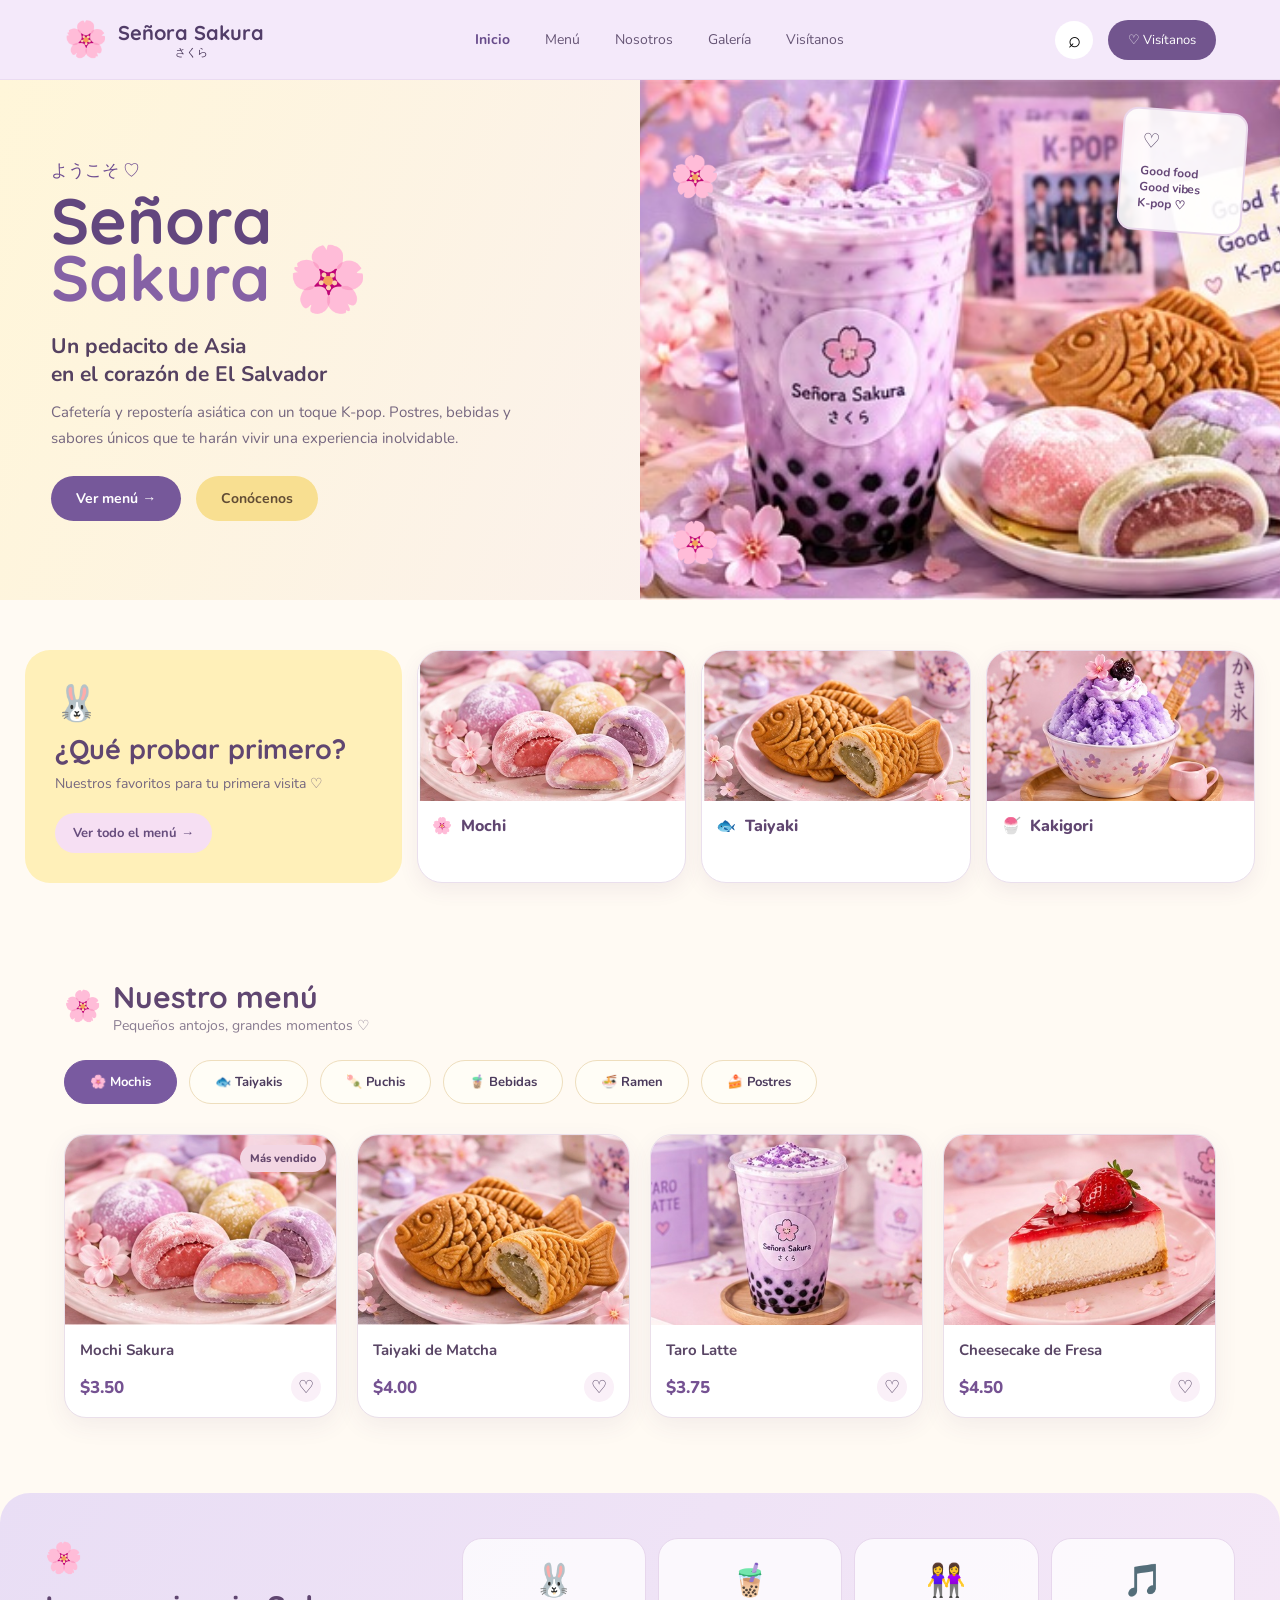
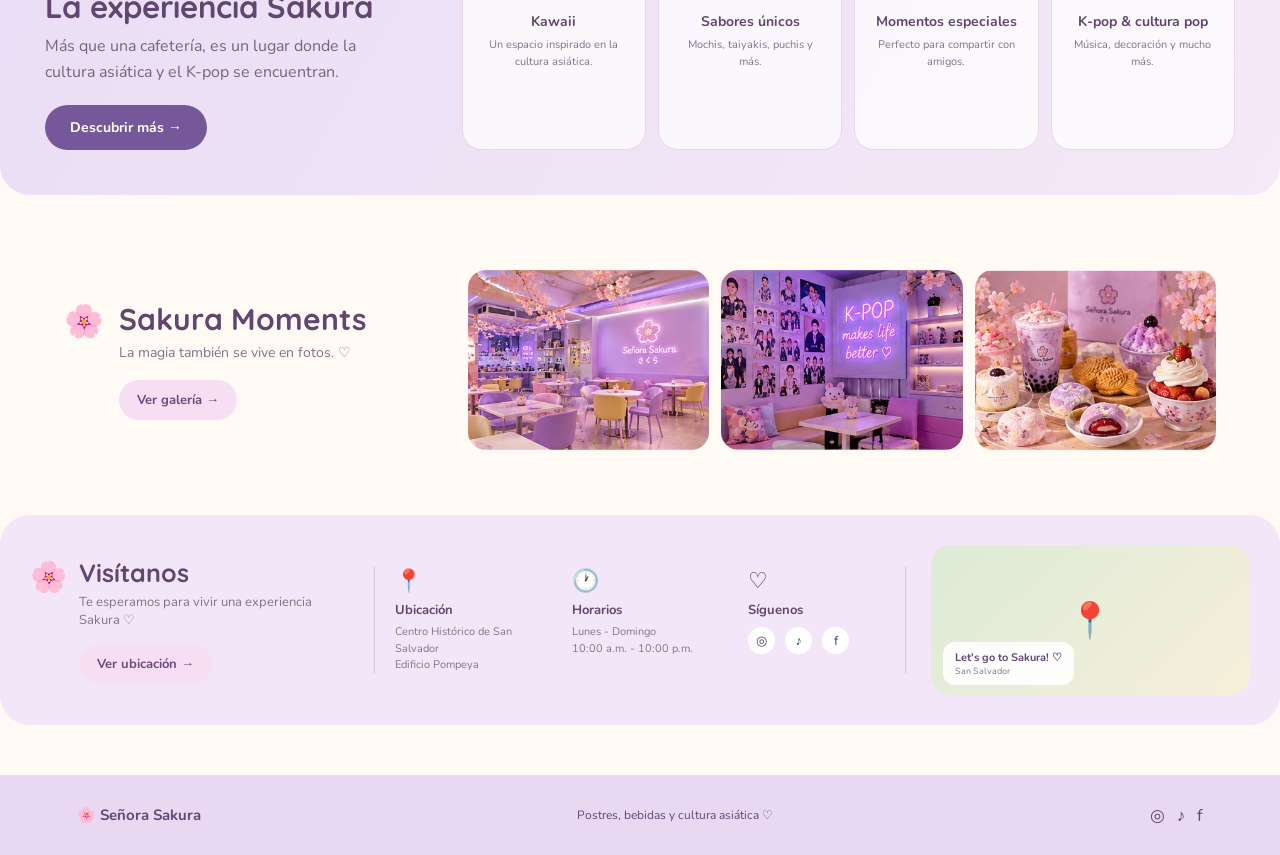
==== index.html @ d07679fd "first commit" ====
<!DOCTYPE html>
<html lang="es">

<head>
    <meta charset="UTF-8">
    <meta name="viewport" content="width=device-width, initial-scale=1.0">

    <title>Señora Sakura | Cafetería Asiática</title>

    <!-- Google Fonts -->
    <link rel="preconnect" href="https://fonts.googleapis.com">
    <link rel="preconnect" href="https://fonts.gstatic.com" crossorigin>

    <link href="https://fonts.googleapis.com/css2?family=Nunito:wght@400;500;600;700;800&family=Quicksand:wght@500;600;700&display=swap" rel="stylesheet">

    <link rel="stylesheet" href="style.css">
</head>

<body>

    <!-- ================= NAVBAR ================= -->

    <header class="navbar">

        <div class="logo">
            <div class="logo-flower">🌸</div>

            <div>
                <h2>Señora Sakura</h2>
                <span>さくら</span>
            </div>
        </div>

        <nav>
            <a href="#inicio" class="active">Inicio</a>
            <a href="#menu">Menú</a>
            <a href="#nosotros">Nosotros</a>
            <a href="#galeria">Galería</a>
            <a href="#visitanos">Visítanos</a>
        </nav>

        <div class="nav-buttons">
            <button class="search">⌕</button>
            <a href="#visitanos" class="nav-btn">♡ Visítanos</a>
        </div>

    </header>


    <!-- ================= HERO ================= -->

    <main>

        <section class="hero" id="inicio">

            <div class="hero-content">

                <span class="japanese">ようこそ ♡</span>

                <h1>
                    Señora
                    <br>
                    <span>Sakura</span> 🌸
                </h1>

                <h3>
                    Un pedacito de Asia
                    <br>
                    en el corazón de El Salvador
                </h3>

                <p>
                    Cafetería y repostería asiática con un toque
                    K-pop. Postres, bebidas y sabores únicos que
                    te harán vivir una experiencia inolvidable.
                </p>

                <div class="hero-buttons">

                    <a href="#menu" class="btn purple">
                        Ver menú →
                    </a>

                    <a href="#nosotros" class="btn yellow">
                        Conócenos
                    </a>

                </div>

            </div>


            <div class="hero-image">

                <img src="img/hero.jpg" alt="Postres de Señora Sakura">

                <div class="floating-card">
                    <span>♡</span>
                    <strong>Good food</strong>
                    <strong>Good vibes</strong>
                    <strong>K-pop ♡</strong>
                </div>

                <div class="floating-flower flower-one">🌸</div>
                <div class="floating-flower flower-two">🌸</div>

            </div>

        </section>


        <!-- ================= FAVORITOS ================= -->

        <section class="favorites">

            <div class="favorite-intro">

                <div class="cute-icon">🐰</div>

                <h2>¿Qué probar primero?</h2>

                <p>
                    Nuestros favoritos para tu primera visita ♡
                </p>

                <a href="#menu" class="small-btn">
                    Ver todo el menú →
                </a>

            </div>


            <div class="favorite-card">

                <img src="img/mochi.jpg" alt="Mochis">

                <div class="card-name">
                    <span>🌸</span>
                    Mochi
                </div>

            </div>


            <div class="favorite-card">

                <img src="img/taiyaki.jpg" alt="Taiyaki">

                <div class="card-name">
                    <span>🐟</span>
                    Taiyaki
                </div>

            </div>


            <div class="favorite-card">

                <img src="img/kakigori.jpg" alt="Kakigori">

                <div class="card-name">
                    <span>🍧</span>
                    Kakigori
                </div>

            </div>

        </section>


        <!-- ================= MENU ================= -->

        <section class="menu-section" id="menu">

            <div class="section-title">

                <span>🌸</span>

                <div>
                    <h2>Nuestro menú</h2>
                    <p>Pequeños antojos, grandes momentos ♡</p>
                </div>

            </div>


            <!-- Categorías -->

            <div class="categories">

                <a href="#" class="category active-category">
                    🌸 Mochis
                </a>

                <a href="#" class="category">
                    🐟 Taiyakis
                </a>

                <a href="#" class="category">
                    🍡 Puchis
                </a>

                <a href="#" class="category">
                    🧋 Bebidas
                </a>

                <a href="#" class="category">
                    🍜 Ramen
                </a>

                <a href="#" class="category">
                    🍰 Postres
                </a>

            </div>


            <!-- Productos -->

            <div class="products">

                <article class="product">

                    <div class="product-image">

                        <img src="img/mochi.jpg" alt="Mochi Sakura">

                        <span class="badge">
                            Más vendido
                        </span>

                    </div>

                    <div class="product-info">

                        <h3>Mochi Sakura</h3>

                        <div class="product-bottom">
                            <span class="price">$3.50</span>
                            <span class="heart">♡</span>
                        </div>

                    </div>

                </article>


                <article class="product">

                    <div class="product-image">

                        <img src="img/taiyaki.jpg" alt="Taiyaki">

                    </div>

                    <div class="product-info">

                        <h3>Taiyaki de Matcha</h3>

                        <div class="product-bottom">
                            <span class="price">$4.00</span>
                            <span class="heart">♡</span>
                        </div>

                    </div>

                </article>


                <article class="product">

                    <div class="product-image">

                        <img src="img/bebida.jpg" alt="Bebida">

                    </div>

                    <div class="product-info">

                        <h3>Taro Latte</h3>

                        <div class="product-bottom">
                            <span class="price">$3.75</span>
                            <span class="heart">♡</span>
                        </div>

                    </div>

                </article>


                <article class="product">

                    <div class="product-image">

                        <img src="img/cheesecake.jpg" alt="Cheesecake">

                    </div>

                    <div class="product-info">

                        <h3>Cheesecake de Fresa</h3>

                        <div class="product-bottom">
                            <span class="price">$4.50</span>
                            <span class="heart">♡</span>
                        </div>

                    </div>

                </article>

            </div>

        </section>


        <!-- ================= EXPERIENCIA ================= -->

        <section class="experience" id="nosotros">

            <div class="experience-text">

                <span class="section-icon">🌸</span>

                <h2>La experiencia Sakura</h2>

                <p>
                    Más que una cafetería, es un lugar donde
                    la cultura asiática y el K-pop se encuentran.
                </p>

                <a href="#" class="btn purple">
                    Descubrir más →
                </a>

            </div>


            <div class="experience-cards">

                <div class="experience-card">
                    <span>🐰</span>
                    <h3>Kawaii</h3>
                    <p>
                        Un espacio inspirado
                        en la cultura asiática.
                    </p>
                </div>

                <div class="experience-card">
                    <span>🧋</span>
                    <h3>Sabores únicos</h3>
                    <p>
                        Mochis, taiyakis,
                        puchis y más.
                    </p>
                </div>

                <div class="experience-card">
                    <span>👭</span>
                    <h3>Momentos especiales</h3>
                    <p>
                        Perfecto para compartir
                        con amigos.
                    </p>
                </div>

                <div class="experience-card">
                    <span>🎵</span>
                    <h3>K-pop & cultura pop</h3>
                    <p>
                        Música, decoración
                        y mucho más.
                    </p>
                </div>

            </div>

        </section>


        <!-- ================= GALERIA ================= -->

        <section class="gallery" id="galeria">

            <div class="gallery-title">

                <span>🌸</span>

                <div>
                    <h2>Sakura Moments</h2>

                    <p>
                        La magia también se vive en fotos. ♡
                    </p>

                    <a href="#" class="small-btn">
                        Ver galería →
                    </a>
                </div>

            </div>


            <div class="gallery-images">

                <img src="img/local1.jpg" alt="Señora Sakura">

                <img src="img/local2.jpg" alt="Señora Sakura">

                <img src="img/local3.jpg" alt="Señora Sakura">

            </div>

        </section>


        <!-- ================= VISITANOS ================= -->

        <section class="visit" id="visitanos">

            <div class="visit-title">

                <span>🌸</span>

                <div>
                    <h2>Visítanos</h2>

                    <p>
                        Te esperamos para vivir
                        una experiencia Sakura ♡
                    </p>

                    <a href="#" class="small-btn">
                        Ver ubicación →
                    </a>
                </div>

            </div>


            <div class="visit-info">

                <div>
                    <span>📍</span>

                    <h3>Ubicación</h3>

                    <p>
                        Centro Histórico de San Salvador
                        <br>
                        Edificio Pompeya
                    </p>
                </div>


                <div>
                    <span>🕐</span>

                    <h3>Horarios</h3>

                    <p>
                        Lunes - Domingo
                        <br>
                        10:00 a.m. - 10:00 p.m.
                    </p>
                </div>


                <div>
                    <span>♡</span>

                    <h3>Síguenos</h3>

                    <div class="socials">
                        <a href="#">◎</a>
                        <a href="#">♪</a>
                        <a href="#">f</a>
                    </div>

                </div>

            </div>


            <div class="map">

                <div class="map-pin">📍</div>

                <div class="map-text">
                    <strong>Let's go to Sakura! ♡</strong>
                    <span>San Salvador</span>
                </div>

            </div>

        </section>

    </main>


    <!-- ================= FOOTER ================= -->

    <footer>

        <div class="footer-logo">
            🌸 <strong>Señora Sakura</strong>
        </div>

        <p>
            Postres, bebidas y cultura asiática ♡
        </p>

        <div class="footer-socials">
            ◎ &nbsp; ♪ &nbsp; f
        </div>

    </footer>

</body>
</html>
---- style.css ----
/* =========================================
   SEÑORA SAKURA
   HOMEPAGE
   ========================================= */


/* ---------- GENERAL ---------- */

* {
    margin: 0;
    padding: 0;
    box-sizing: border-box;
}

html {
    scroll-behavior: smooth;
}

body {
    font-family: "Nunito", sans-serif;
    background: #fffaf3;
    color: #4c3b5d;
}

a {
    text-decoration: none;
    color: inherit;
}

img {
    width: 100%;
    display: block;
}

section {
    width: 100%;
}


/* ---------- NAVBAR ---------- */

.navbar {
    width: 100%;
    height: 80px;

    display: flex;
    align-items: center;
    justify-content: space-between;

    padding: 0 5%;

    background: #f4e9fa;

    border-bottom: 1px solid #eadcf1;

    position: sticky;
    top: 0;
    z-index: 1000;
}


/* Logo */

.logo {
    display: flex;
    align-items: center;
    gap: 10px;
}

.logo-flower {
    font-size: 35px;
}

.logo h2 {
    font-family: "Quicksand", sans-serif;
    font-size: 20px;
    color: #513c68;
}

.logo span {
    font-size: 11px;
    display: block;
    text-align: center;
}


/* Navigation */

nav {
    display: flex;
    gap: 35px;
}

nav a {
    font-size: 14px;
    color: #665575;
    transition: 0.3s;
}

nav a:hover,
nav a.active {
    color: #684c8b;
    font-weight: 700;
}


/* Navbar buttons */

.nav-buttons {
    display: flex;
    align-items: center;
    gap: 15px;
}

.search {
    width: 38px;
    height: 38px;

    border-radius: 50%;
    border: none;

    background: white;

    font-size: 22px;

    cursor: pointer;
}

.nav-btn {
    background: #72558e;
    color: white;

    padding: 11px 20px;

    border-radius: 30px;

    font-size: 13px;

    transition: 0.3s;
}

.nav-btn:hover {
    transform: translateY(-2px);
}


/* =========================================
   HERO
   ========================================= */

.hero {
    min-height: 520px;

    display: grid;
    grid-template-columns: 1fr 1fr;

    background: linear-gradient(
        110deg,
        #fff6d9,
        #f8eefa
    );

    overflow: hidden;
}


/* Hero text */

.hero-content {
    padding: 65px 8%;

    display: flex;
    flex-direction: column;
    justify-content: center;

    position: relative;
}

.japanese {
    color: #6e4c91;
    font-size: 17px;

    margin-bottom: 10px;
}

.hero h1 {
    font-family: "Quicksand", sans-serif;

    font-size: clamp(50px, 5vw, 75px);

    line-height: 0.9;

    color: #62467e;

    margin-bottom: 25px;
}

.hero h1 span {
    color: #8561a5;
}

.hero h3 {
    font-size: 21px;
    line-height: 1.35;

    color: #554161;

    margin-bottom: 12px;
}

.hero p {
    max-width: 470px;

    font-size: 15px;

    line-height: 1.7;

    color: #75667f;

    margin-bottom: 25px;
}


/* Buttons */

.hero-buttons {
    display: flex;
    gap: 15px;
}

.btn {
    display: inline-block;

    padding: 13px 25px;

    border-radius: 30px;

    font-size: 14px;
    font-weight: 700;

    transition: 0.3s;
}

.btn:hover {
    transform: translateY(-3px);
}

.purple {
    background: #76589a;
    color: white;
}

.yellow {
    background: #f8df91;
    color: #624d35;
}


/* Hero image */

.hero-image {
    position: relative;

    min-height: 520px;

    overflow: hidden;
}

.hero-image > img {
    width: 100%;
    height: 100%;

    object-fit: cover;
}


/* Floating card */

.floating-card {
    position: absolute;

    top: 30px;
    right: 35px;

    width: 125px;

    padding: 18px;

    background: rgba(255,255,255,0.9);

    border: 2px solid #ead8ec;

    border-radius: 15px;

    transform: rotate(4deg);

    display: flex;
    flex-direction: column;
}

.floating-card span {
    font-size: 20px;
    margin-bottom: 8px;
}

.floating-card strong {
    font-size: 12px;
    color: #664878;
}


/* Flowers */

.floating-flower {
    position: absolute;

    font-size: 40px;
}

.flower-one {
    bottom: 30px;
    left: 30px;
}

.flower-two {
    top: 70px;
    left: 30px;
}


/* =========================================
   FAVORITES
   ========================================= */

.favorites {
    max-width: 1400px;

    margin: 25px auto;

    padding: 25px;

    display: grid;

    grid-template-columns: 1.4fr 1fr 1fr 1fr;

    gap: 15px;
}


/* Intro */

.favorite-intro {
    background: #fff0b9;

    border-radius: 25px;

    padding: 30px;

    display: flex;
    flex-direction: column;
    justify-content: center;
}

.cute-icon {
    font-size: 35px;
    margin-bottom: 5px;
}

.favorite-intro h2 {
    font-family: "Quicksand", sans-serif;

    font-size: 27px;

    color: #604671;

    margin-bottom: 8px;
}

.favorite-intro p {
    font-size: 14px;

    color: #75667f;

    margin-bottom: 20px;
}


/* Small button */

.small-btn {
    display: inline-block;

    width: fit-content;

    background: #f6dff3;

    padding: 11px 18px;

    border-radius: 25px;

    font-size: 13px;

    font-weight: 700;

    color: #674d7d;

    transition: 0.3s;
}

.small-btn:hover {
    transform: translateY(-2px);
}


/* Favorite cards */

.favorite-card {
    background: white;

    border-radius: 25px;

    overflow: hidden;

    border: 1px solid #eadfed;

    box-shadow: 0 7px 20px rgba(98, 68, 120, 0.08);

    transition: 0.3s;
}

.favorite-card:hover {
    transform: translateY(-5px);
}

.favorite-card img {
    height: 150px;

    object-fit: cover;
}

.card-name {
    padding: 14px;

    font-weight: 800;

    color: #604671;
}

.card-name span {
    margin-right: 5px;
}


/* =========================================
   MENU
   ========================================= */

.menu-section {
    max-width: 1400px;

    margin: auto;

    padding: 45px 5%;
}

.section-title {
    display: flex;

    align-items: center;

    gap: 12px;

    margin-bottom: 25px;
}

.section-title > span {
    font-size: 30px;
}

.section-title h2 {
    font-family: "Quicksand", sans-serif;

    font-size: 30px;

    color: #604671;
}

.section-title p {
    font-size: 14px;

    color: #897c91;
}


/* Categories */

.categories {
    display: flex;

    gap: 12px;

    flex-wrap: wrap;

    margin-bottom: 30px;
}

.category {
    padding: 12px 25px;

    border-radius: 30px;

    border: 1px solid #eedebd;

    background: #fffdf6;

    font-size: 13px;

    font-weight: 700;

    transition: 0.3s;
}

.category:hover,
.active-category {
    background: #795aa0;

    color: white;

    border-color: #795aa0;
}


/* Products */

.products {
    display: grid;

    grid-template-columns:
        repeat(4, 1fr);

    gap: 20px;
}

.product {
    background: white;

    border-radius: 22px;

    overflow: hidden;

    border: 1px solid #eadfea;

    box-shadow: 0 8px 25px rgba(89, 62, 110, 0.07);

    transition: 0.3s;
}

.product:hover {
    transform: translateY(-7px);

    box-shadow:
        0 15px 35px rgba(89, 62, 110, 0.14);
}

.product-image {
    height: 190px;

    position: relative;

    overflow: hidden;
}

.product-image img {
    width: 100%;
    height: 100%;

    object-fit: cover;

    transition: 0.5s;
}

.product:hover img {
    transform: scale(1.05);
}


/* Badge */

.badge {
    position: absolute;

    top: 10px;
    right: 10px;

    background: #f3d6e3;

    color: #65476d;

    padding: 6px 10px;

    border-radius: 15px;

    font-size: 11px;

    font-weight: 800;
}


/* Product information */

.product-info {
    padding: 15px;
}

.product-info h3 {
    font-size: 15px;

    color: #594565;

    margin-bottom: 12px;
}

.product-bottom {
    display: flex;

    justify-content: space-between;

    align-items: center;
}

.price {
    font-size: 17px;

    font-weight: 800;

    color: #755292;
}

.heart {
    width: 30px;
    height: 30px;

    border-radius: 50%;

    display: flex;

    align-items: center;
    justify-content: center;

    background: #faf0f8;

    font-size: 18px;

    cursor: pointer;
}


/* =========================================
   EXPERIENCE
   ========================================= */

.experience {
    max-width: 1350px;

    margin: 30px auto;

    padding: 45px;

    border-radius: 30px;

    background: linear-gradient(
        120deg,
        #e9def5,
        #f5e8f7
    );

    display: grid;

    grid-template-columns: 1fr 2fr;

    gap: 30px;
}

.experience-text {
    display: flex;

    flex-direction: column;

    justify-content: center;
}

.section-icon {
    font-size: 30px;
}

.experience h2 {
    font-family: "Quicksand", sans-serif;

    font-size: 31px;

    color: #604671;

    margin: 8px 0;
}

.experience-text p {
    max-width: 350px;

    line-height: 1.6;

    color: #76647e;

    margin-bottom: 20px;
}

.experience-text .btn {
    width: fit-content;
}


/* Experience cards */

.experience-cards {
    display: grid;

    grid-template-columns:
        repeat(4, 1fr);

    gap: 12px;
}

.experience-card {
    background: rgba(255,255,255,0.75);

    border-radius: 20px;

    padding: 20px;

    text-align: center;

    border: 1px solid #e7d7ed;
}

.experience-card > span {
    font-size: 32px;
}

.experience-card h3 {
    margin: 10px 0 6px;

    font-size: 14px;

    color: #624671;
}

.experience-card p {
    font-size: 11px;

    line-height: 1.5;

    color: #81738a;
}


/* =========================================
   GALLERY
   ========================================= */

.gallery {
    max-width: 1350px;

    margin: auto;

    padding: 45px 5%;

    display: grid;

    grid-template-columns: 1fr 2fr;

    gap: 30px;

    align-items: center;
}

.gallery-title {
    display: flex;

    gap: 15px;
}

.gallery-title > span {
    font-size: 32px;
}

.gallery-title h2 {
    font-family: "Quicksand", sans-serif;

    font-size: 30px;

    color: #604671;
}

.gallery-title p {
    font-size: 14px;

    color: #81738a;

    margin: 5px 0 18px;
}


/* Gallery images */

.gallery-images {
    display: grid;

    grid-template-columns:
        repeat(3, 1fr);

    gap: 12px;
}

.gallery-images img {
    height: 180px;

    object-fit: cover;

    border-radius: 18px;

    transition: 0.3s;
}

.gallery-images img:hover {
    transform: scale(1.03);
}


/* =========================================
   VISIT
   ========================================= */

.visit {
    max-width: 1350px;

    margin: 20px auto 50px;

    padding: 30px;

    border-radius: 30px;

    background: #f2e6f8;

    display: grid;

    grid-template-columns: 1.2fr 2fr 1.2fr;

    gap: 25px;

    align-items: center;
}

.visit-title {
    display: flex;

    gap: 12px;
}

.visit-title > span {
    font-size: 30px;
}

.visit-title h2 {
    font-family: "Quicksand", sans-serif;

    font-size: 25px;

    color: #604671;
}

.visit-title p {
    font-size: 13px;

    margin: 5px 0 15px;

    color: #81738a;
}


/* Visit information */

.visit-info {
    display: grid;

    grid-template-columns:
        repeat(3, 1fr);

    border-left: 1px solid #d9c7e2;

    border-right: 1px solid #d9c7e2;
}

.visit-info > div {
    padding: 0 20px;
}

.visit-info span {
    font-size: 22px;
}

.visit-info h3 {
    font-size: 13px;

    margin: 5px 0;

    color: #61466f;
}

.visit-info p {
    font-size: 11px;

    line-height: 1.5;

    color: #83768b;
}


/* Socials */

.socials {
    display: flex;

    gap: 10px;

    margin-top: 8px;
}

.socials a {
    width: 27px;
    height: 27px;

    display: flex;

    align-items: center;
    justify-content: center;

    border-radius: 50%;

    background: white;

    font-size: 13px;
}


/* Fake map */

.map {
    height: 150px;

    border-radius: 20px;

    background:
        linear-gradient(
            135deg,
            #dcebd7,
            #f7efda
        );

    position: relative;

    display: flex;

    align-items: center;

    justify-content: center;
}

.map-pin {
    font-size: 35px;
}

.map-text {
    position: absolute;

    bottom: 10px;

    left: 12px;

    background: rgba(255,255,255,0.9);

    padding: 8px 12px;

    border-radius: 12px;

    display: flex;

    flex-direction: column;
}

.map-text strong {
    font-size: 11px;

    color: #634875;
}

.map-text span {
    font-size: 9px;

    color: #83768b;
}


/* =========================================
   FOOTER
   ========================================= */

footer {
    background: #e9d8f2;

    min-height: 80px;

    padding: 25px 6%;

    display: flex;

    align-items: center;

    justify-content: space-between;

    color: #634875;
}

.footer-logo {
    font-size: 15px;
}

footer p {
    font-size: 12px;
}

.footer-socials {
    font-size: 17px;
}


/* =========================================
   RESPONSIVE
   ========================================= */

@media (max-width: 1000px) {

    nav {
        gap: 15px;
    }

    .favorites {
        grid-template-columns:
            1fr 1fr;
    }

    .favorite-intro {
        grid-column: span 2;
    }

    .products {
        grid-template-columns:
            repeat(2, 1fr);
    }

    .experience {
        grid-template-columns: 1fr;
    }

    .experience-cards {
        grid-template-columns:
            repeat(2, 1fr);
    }

    .gallery {
        grid-template-columns: 1fr;
    }

    .visit {
        grid-template-columns: 1fr;
    }

    .visit-info {
        border: none;
    }

}


@media (max-width: 750px) {

    .navbar {
        height: auto;

        padding: 15px 5%;

        flex-wrap: wrap;

        gap: 15px;
    }

    nav {
        order: 3;

        width: 100%;

        justify-content: center;

        overflow-x: auto;

        padding-bottom: 5px;
    }

    .nav-buttons {
        margin-left: auto;
    }

    .nav-btn {
        display: none;
    }


    /* Hero */

    .hero {
        grid-template-columns: 1fr;
    }

    .hero-content {
        padding: 55px 8%;
    }

    .hero-image {
        min-height: 350px;
    }

    .hero h1 {
        font-size: 55px;
    }


    /* Favorites */

    .favorites {
        grid-template-columns: 1fr 1fr;

        padding: 15px;
    }

    .favorite-intro {
        grid-column: span 2;
    }


    /* Menu */

    .products {
        grid-template-columns: 1fr 1fr;
    }


    /* Gallery */

    .gallery-images {
        grid-template-columns: 1fr;
    }

    .gallery-images img {
        height: 220px;
    }


    /* Visit */

    .visit-info {
        grid-template-columns: 1fr;

        gap: 20px;
    }

    .visit-info > div {
        padding: 10px 0;
    }

}


@media (max-width: 500px) {

    .logo h2 {
        font-size: 17px;
    }

    .search {
        width: 32px;
        height: 32px;
    }

    nav {
        gap: 20px;
    }

    nav a {
        font-size: 12px;
    }


    .hero h1 {
        font-size: 48px;
    }

    .hero h3 {
        font-size: 18px;
    }

    .hero-buttons {
        flex-direction: column;
        align-items: flex-start;
    }


    .favorites {
        grid-template-columns: 1fr;
    }

    .favorite-intro {
        grid-column: auto;
    }


    .products {
        grid-template-columns: 1fr;
    }


    .experience {
        padding: 30px 20px;
    }

    .experience-cards {
        grid-template-columns: 1fr;
    }


    footer {
        flex-direction: column;

        gap: 12px;

        text-align: center;
    }

}
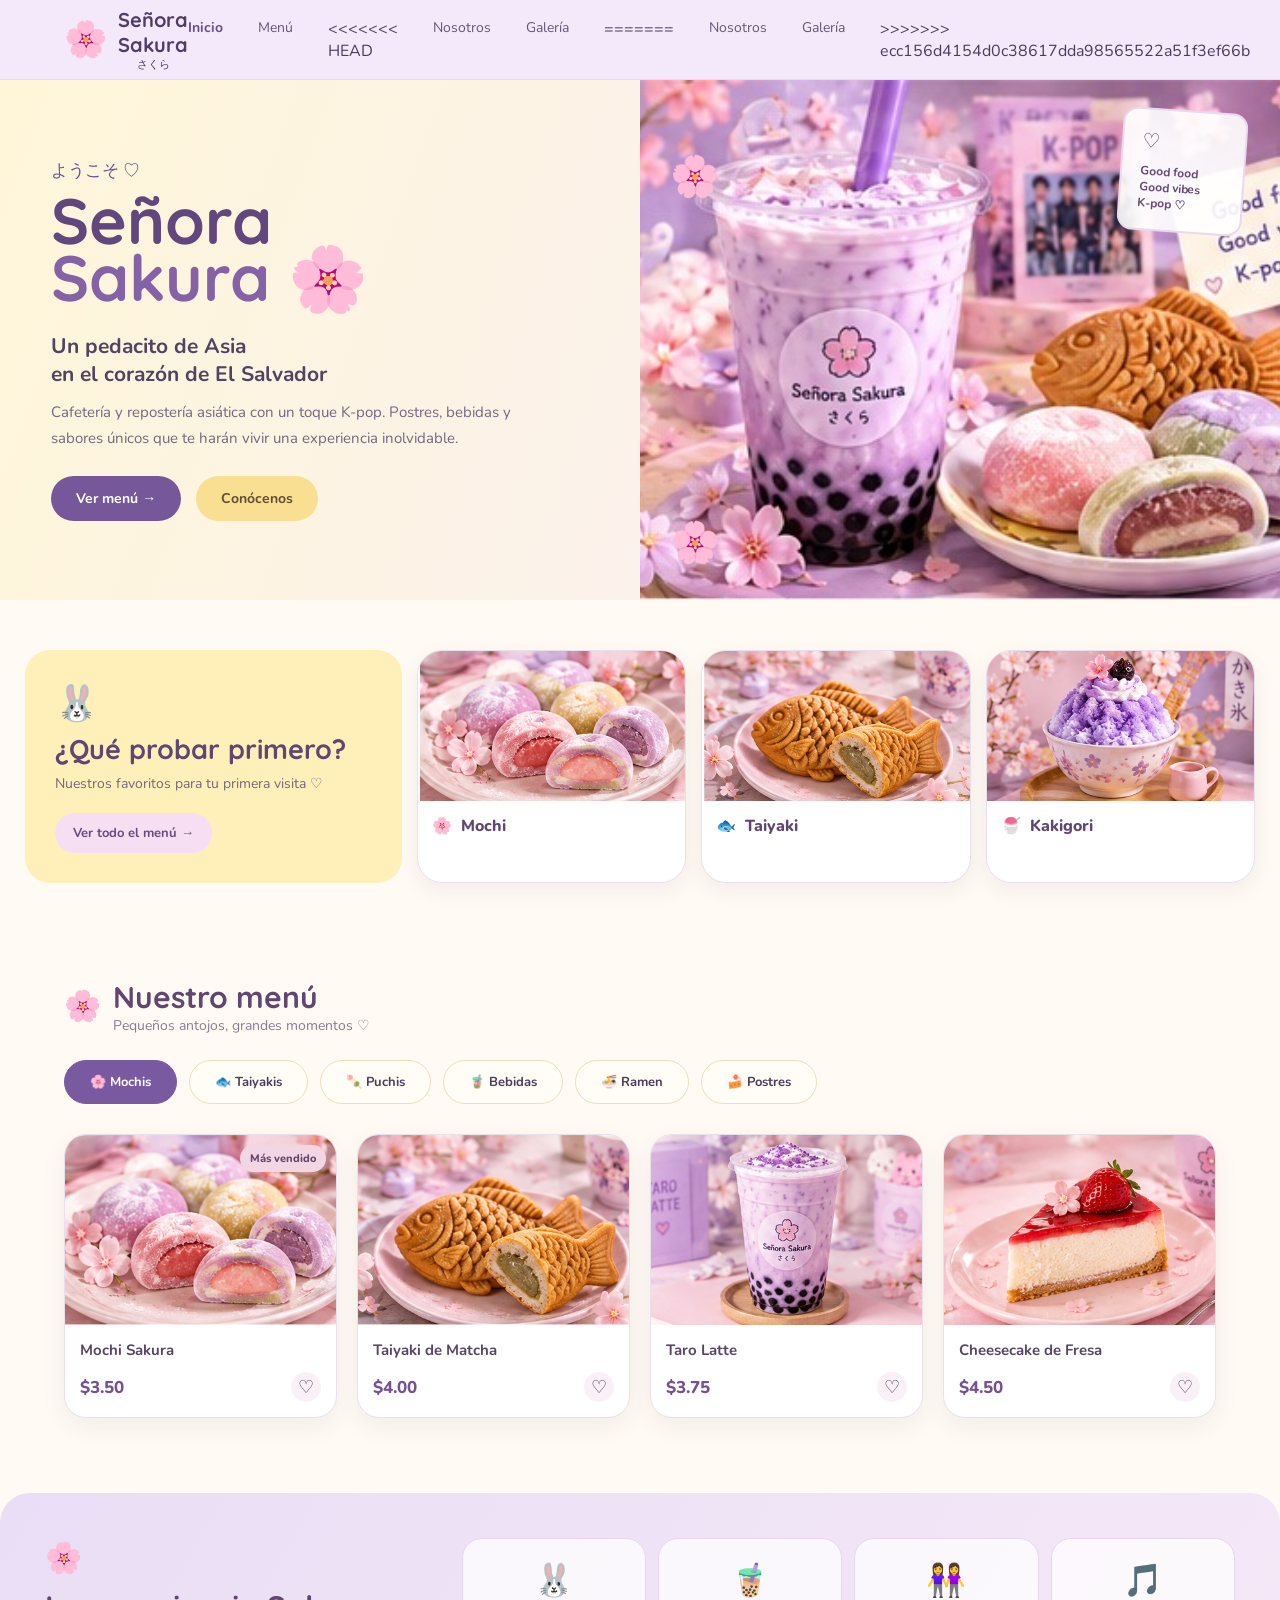
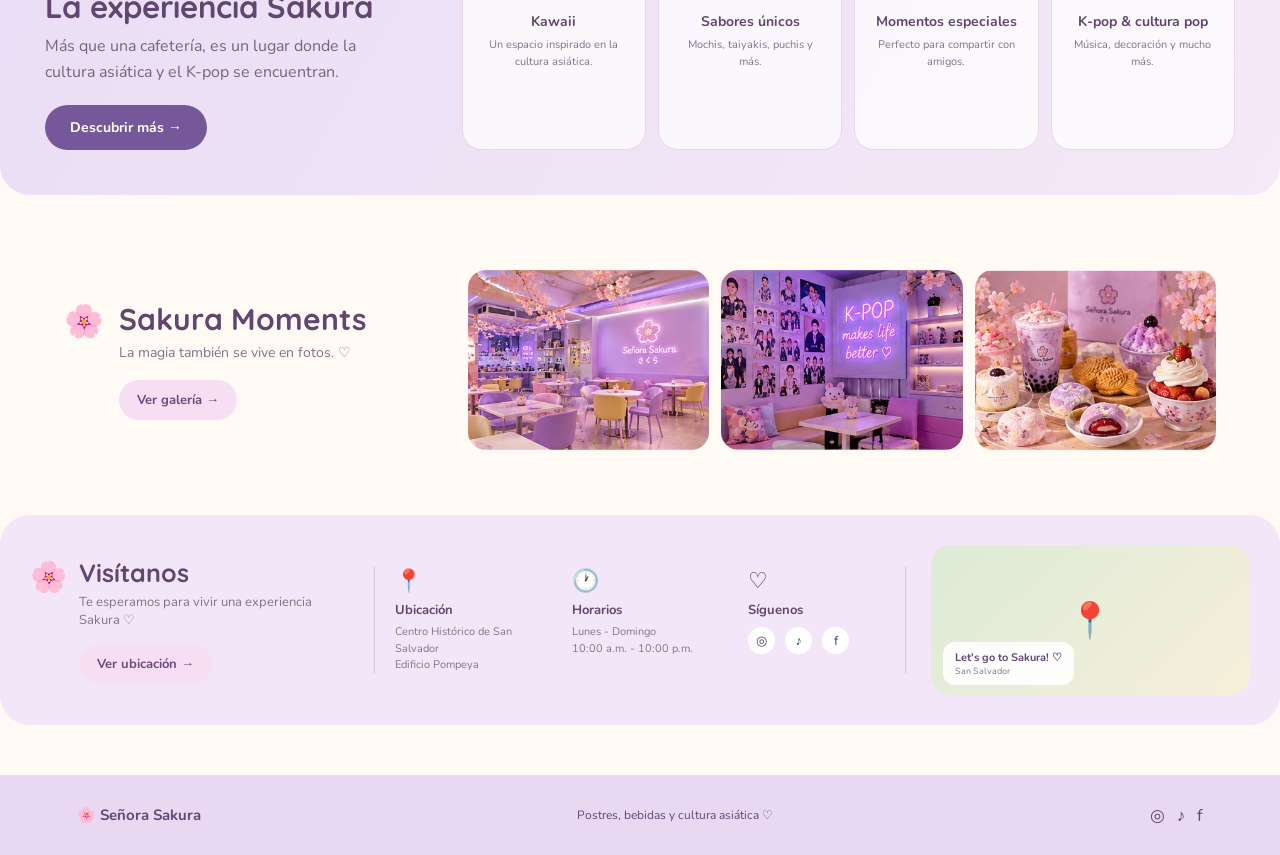
==== commit 01637e3f: "Fvorito completado" ====
--- a/index.html
+++ b/index.html
@@ -33,9 +33,14 @@
 
         <nav>
             <a href="#inicio" class="active">Inicio</a>
-            <a href="#menu">Menú</a>
+            <a href="menu.html">Menú</a>
+<<<<<<< HEAD
+            <a href="nosotros.html">Nosotros</a>
+            <a href="#galeria">Galería</a>
+=======
             <a href="#nosotros">Nosotros</a>
-            <a href="#galeria">Galería</a>
+            <a href="galeria.html">Galería</a>
+>>>>>>> ecc156d4154d0c38617dda98565522a51f3ef66b
             <a href="#visitanos">Visítanos</a>
         </nav>
 
@@ -77,11 +82,11 @@
 
                 <div class="hero-buttons">
 
-                    <a href="#menu" class="btn purple">
+                    <a href="menu.html" class="btn purple">
                         Ver menú →
                     </a>
 
-                    <a href="#nosotros" class="btn yellow">
+                    <a href="nosotros.html" class="btn yellow">
                         Conócenos
                     </a>
 
